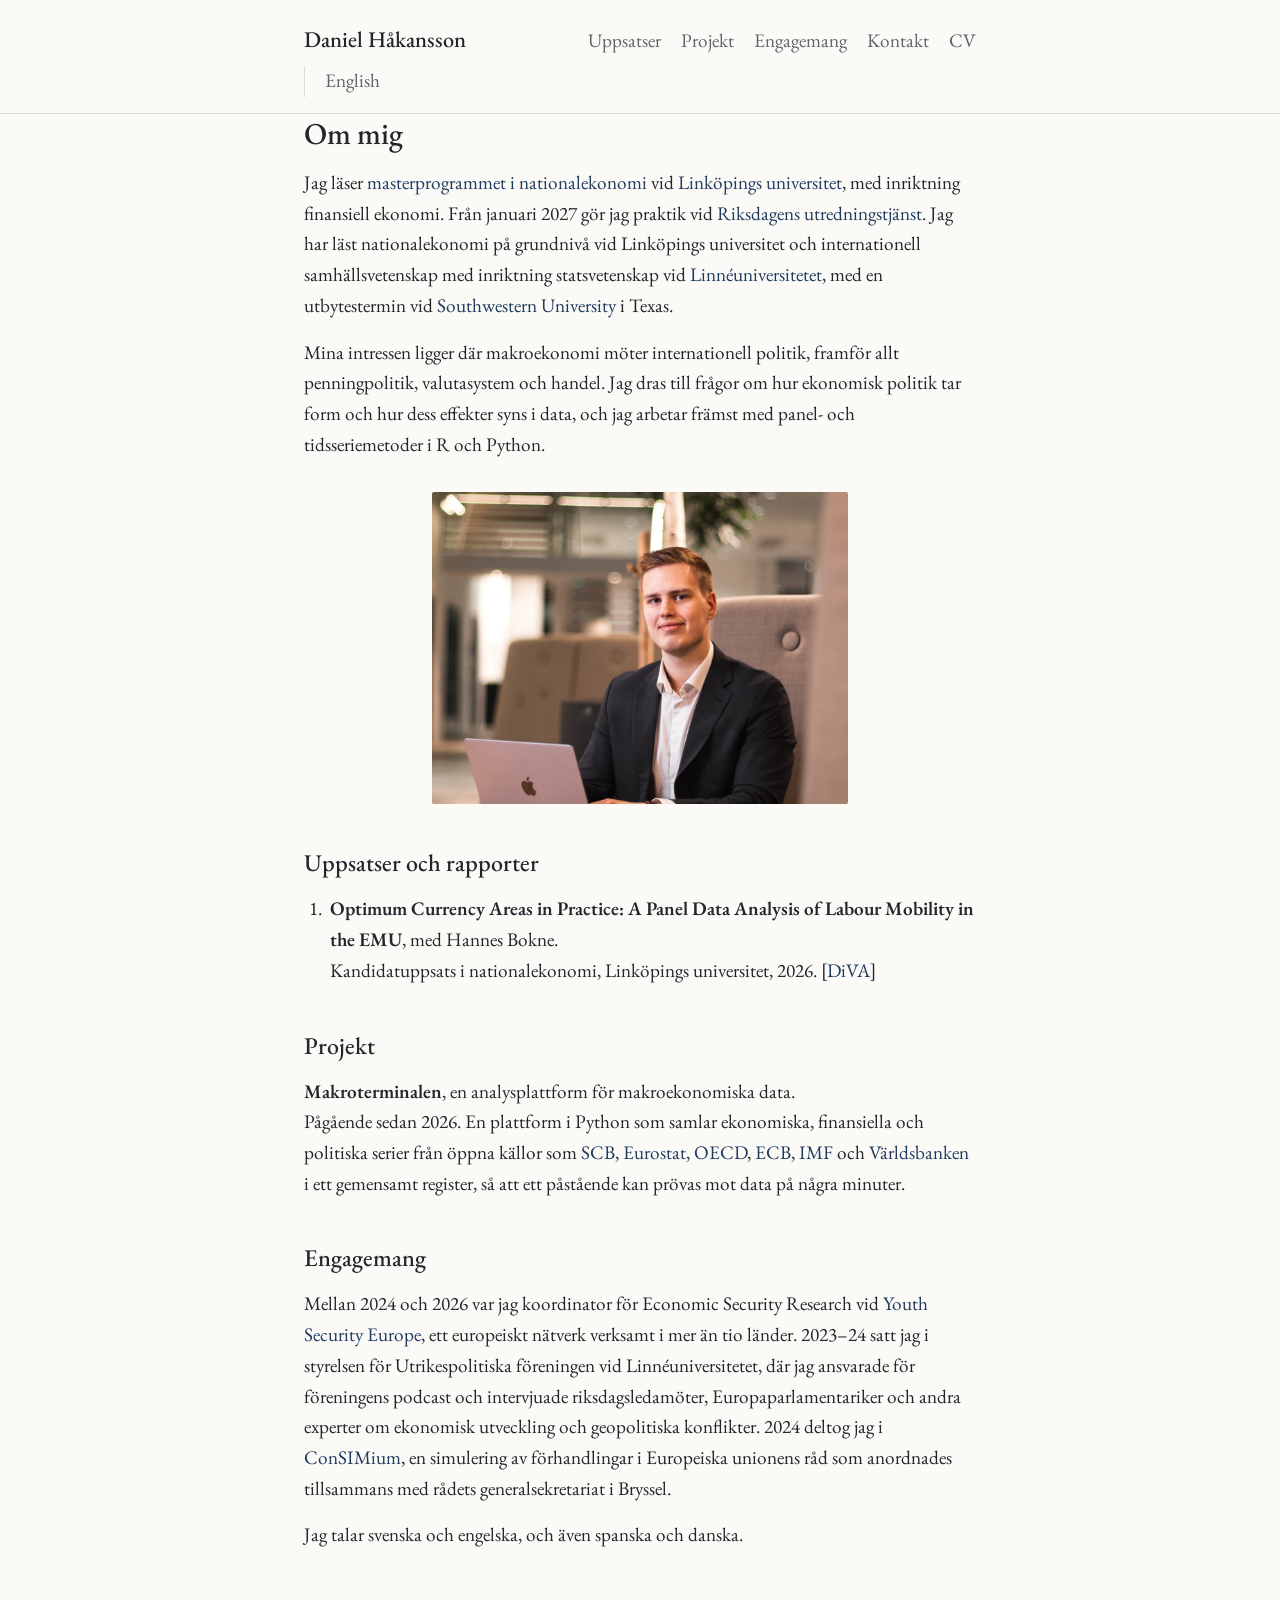
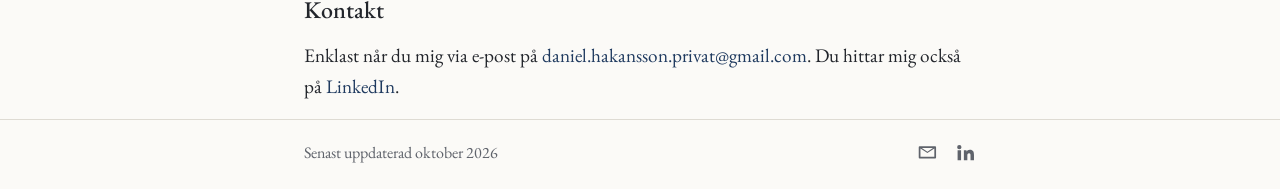
==== sv/index.html @ c1898f9c "Dela upp i Papers och Projects Co-Authored-By: Claude Opus 5.5 <noreply@anthropic.com>" ====
<!doctype html>
<html lang="sv">
<head>
  <meta charset="utf-8">
  <meta name="viewport" content="width=device-width, initial-scale=1">
  <title>Daniel Håkansson</title>
  <meta name="description" content="Daniel Håkansson, masterstudent i nationalekonomi med inriktning finansiell ekonomi vid Linköpings universitet.">
  <link rel="alternate" hreflang="en" href="https://daniel-hakansson.github.io/">
  <link rel="alternate" hreflang="sv" href="https://daniel-hakansson.github.io/sv/">
  <link rel="preconnect" href="https://fonts.googleapis.com">
  <link rel="preconnect" href="https://fonts.gstatic.com" crossorigin>
  <link href="https://fonts.googleapis.com/css2?family=EB+Garamond:ital,wght@0,400;0,500;0,600;1,400&display=swap" rel="stylesheet">
  <link rel="stylesheet" href="../style.css">
</head>
<body>
  <header class="site-header">
    <div class="wrap">
      <a class="site-name" href="./">Daniel Håkansson</a>
      <nav>
        <a href="#papers">Uppsatser</a>
        <a href="#projects">Projekt</a>
        <a href="#engagement">Engagemang</a>
        <a href="#contact">Kontakt</a>
        <a href="cv.html">CV</a>
      </nav>
      <a class="lang" href="../" hreflang="en" lang="en">English</a>
    </div>
  </header>

  <main class="wrap">
    <section id="about">
      <h1>Om mig</h1>
      <p>Jag läser <a href="https://studieinfo.liu.se/program/F7MNA">masterprogrammet i nationalekonomi</a> vid <a href="https://liu.se">Linköpings universitet</a>, med inriktning finansiell ekonomi. Från januari 2027 gör jag praktik vid <a href="https://www.riksdagen.se">Riksdagens utredningstjänst</a>. Jag har läst nationalekonomi på grundnivå vid Linköpings universitet och internationell samhällsvetenskap med inriktning statsvetenskap vid <a href="https://lnu.se">Linnéuniversitetet</a>, med en utbytestermin vid <a href="https://www.southwestern.edu">Southwestern University</a> i Texas.</p>
      <p>Mina intressen ligger där makroekonomi möter internationell politik, framför allt penningpolitik, valutasystem och handel. Jag dras till frågor om hur ekonomisk politik tar form och hur dess effekter syns i data, och jag arbetar främst med panel- och tidsseriemetoder i R och Python.</p>
      <figure class="portrait">
        <img src="../images/portrait.jpg" alt="Daniel Håkansson" width="1200" height="900">
      </figure>
    </section>

    <section id="papers">
      <h2>Uppsatser och rapporter</h2>
      <ol class="works">
        <li>
          <span class="work-title" lang="en">Optimum Currency Areas in Practice: A Panel Data Analysis of Labour Mobility in the EMU</span>, med Hannes Bokne.<br>
          Kandidatuppsats i nationalekonomi, Linköpings universitet, 2026. [<a href="https://urn.kb.se/resolve?urn=urn:nbn:se:liu:diva-224443">DiVA</a>]
        </li>
      </ol>
    </section>

    <section id="projects">
      <h2>Projekt</h2>
      <div class="project">
        <span class="work-title">Makroterminalen</span>, en analysplattform för makroekonomiska data.<br>
        Pågående sedan 2026. En plattform i Python som samlar ekonomiska, finansiella och politiska serier från öppna källor som <a href="https://www.scb.se">SCB</a>, <a href="https://ec.europa.eu/eurostat">Eurostat</a>, <a href="https://www.oecd.org">OECD</a>, <a href="https://www.ecb.europa.eu">ECB</a>, <a href="https://www.imf.org">IMF</a> och <a href="https://www.worldbank.org">Världsbanken</a> i ett gemensamt register, så att ett påstående kan prövas mot data på några minuter.
      </div>
    </section>

    <section id="engagement">
      <h2>Engagemang</h2>
      <p>Mellan 2024 och 2026 var jag koordinator för Economic Security Research vid <a href="https://youthsecurity.eu">Youth Security Europe</a>, ett europeiskt nätverk verksamt i mer än tio länder. 2023–24 satt jag i styrelsen för Utrikespolitiska föreningen vid Linnéuniversitetet, där jag ansvarade för föreningens podcast och intervjuade riksdagsledamöter, Europaparlamentariker och andra experter om ekonomisk utveckling och geopolitiska konflikter. 2024 deltog jag i <a href="https://www.consilium.europa.eu/en/events/consimium/">ConSIMium</a>, en simulering av förhandlingar i Europeiska unionens råd som anordnades tillsammans med rådets generalsekretariat i Bryssel.</p>
      <p>Jag talar svenska och engelska, och även spanska och danska.</p>
    </section>

    <section id="contact">
      <h2>Kontakt</h2>
      <p>Enklast når du mig via e-post på <span class="email">daniel.hakansson.privat [at] gmail.com</span>. Du hittar mig också på <a href="https://se.linkedin.com/in/daniel-h%C3%A5kansson-78451b238">LinkedIn</a>.</p>
    </section>
  </main>

  <footer class="site-footer">
    <div class="wrap">
      <span>Senast uppdaterad oktober 2026</span>
      <span class="icons">
        <a class="email-link" href="#contact" aria-label="E-post" title="E-post"><svg viewBox="0 0 24 24" aria-hidden="true"><path d="M3 5h18a1 1 0 0 1 1 1v12a1 1 0 0 1-1 1H3a1 1 0 0 1-1-1V6a1 1 0 0 1 1-1Zm1 2.4V17h16V7.4l-8 5.3-8-5.3ZM5.6 7 12 11.2 18.4 7H5.6Z"/></svg></a>
        <a href="https://se.linkedin.com/in/daniel-h%C3%A5kansson-78451b238" aria-label="LinkedIn" title="LinkedIn"><svg viewBox="0 0 24 24" aria-hidden="true"><path d="M4.98 3.5a2.5 2.5 0 1 1 0 5 2.5 2.5 0 0 1 0-5ZM3 9.5h4V21H3V9.5Zm6.5 0h3.8v1.6h.06c.53-1 1.83-2.06 3.77-2.06 4.03 0 4.77 2.65 4.77 6.1V21h-4v-5.1c0-1.22-.02-2.79-1.7-2.79-1.7 0-1.96 1.33-1.96 2.7V21h-4V9.5Z"/></svg></a>
      </span>
    </div>
  </footer>
  <script src="../email.js"></script>
</body>
</html>
---- style.css ----
:root {
  --bg: #fbfaf7;
  --text: #22252b;
  --muted: #5f636b;
  --rule: #dedbd3;
  --accent: #1f3a5f;
}

@media (prefers-color-scheme: dark) {
  :root {
    --bg: #17191d;
    --text: #e4e2dd;
    --muted: #a3a6ad;
    --rule: #34373d;
    --accent: #9db8dc;
  }
}

* { box-sizing: border-box; }

html { -webkit-text-size-adjust: 100%; }

body {
  margin: 0;
  background: var(--bg);
  color: var(--text);
  font-family: "EB Garamond", Georgia, "Times New Roman", serif;
  font-size: 1.2rem;
  line-height: 1.6;
  display: flex;
  flex-direction: column;
  min-height: 100vh;
}

.wrap {
  width: 100%;
  max-width: 44rem;
  margin: 0 auto;
  padding: 0 1rem;
}

a { color: var(--accent); text-decoration: none; }
a:hover { text-decoration: underline; }

.site-header { border-bottom: 1px solid var(--rule); }
.site-header .wrap {
  display: flex;
  flex-wrap: wrap;
  gap: 0.5rem 1.5rem;
  justify-content: space-between;
  align-items: baseline;
  padding-top: 1.4rem;
  padding-bottom: 1rem;
}
.site-name { color: var(--text); font-size: 1.4rem; font-weight: 500; }
.site-name:hover { text-decoration: none; }
nav { display: flex; flex-wrap: wrap; gap: 0.25rem 1.25rem; }
nav a { color: var(--muted); }
nav a:hover { color: var(--accent); text-decoration: none; }
nav a[aria-current="page"] { color: var(--text); }
.site-header nav { margin-left: auto; }
.site-header .lang { color: var(--muted); padding-left: 1.25rem; border-left: 1px solid var(--rule); }
.site-header .lang:hover { color: var(--accent); text-decoration: none; }

main { flex: 1; padding-top: 2.5rem; padding-bottom: 3rem; }

section + section { margin-top: 2.75rem; }
section { scroll-margin-top: 1rem; }

h1, h2 { font-weight: 500; line-height: 1.25; margin: 0 0 1rem; }
h1 { font-size: 1.9rem; }
h2 { font-size: 1.5rem; }

p { margin: 0 0 1rem; }

.portrait {
  max-width: 26rem;
  margin: 2rem auto 0;
}
.portrait img { display: block; width: 100%; height: auto; border-radius: 2px; }

.works { padding-left: 1.4rem; margin: 0; }
.works li { margin-bottom: 1rem; padding-left: 0.25rem; }
.work-title { font-weight: 600; }
.project { margin-bottom: 1rem; }

.muted { color: var(--muted); }

.cv .print-note { margin-top: -0.5rem; font-size: 1.05rem; }
.cv section + section { margin-top: 2.25rem; }
.entry { margin-bottom: 1.1rem; }
.entry-head {
  display: flex;
  flex-wrap: wrap;
  justify-content: space-between;
  gap: 0 1rem;
  align-items: baseline;
}
.entry-title { font-weight: 600; }
.entry-date { color: var(--muted); white-space: nowrap; }
.entry-org { font-style: italic; }
.entry p { margin: 0.2rem 0 0; }

.site-footer { border-top: 1px solid var(--rule); color: var(--muted); font-size: 1rem; }
.site-footer .wrap {
  display: flex;
  justify-content: space-between;
  align-items: center;
  gap: 1rem;
  padding-top: 1.25rem;
  padding-bottom: 1.5rem;
}
.site-footer .icons { display: flex; gap: 1.1rem; }
.site-footer .icons a { color: var(--muted); display: inline-flex; }
.site-footer .icons a:hover { color: var(--accent); }
.site-footer .icons svg { width: 1.3rem; height: 1.3rem; fill: currentColor; }

@media print {
  :root { --bg: #fff; --text: #000; --muted: #444; --accent: #000; }
  body { font-size: 11pt; }
  .site-header nav, .print-note, .site-footer { display: none; }
  .site-header { border: 0; }
  main { padding-top: 0.5rem; }
  .entry { break-inside: avoid; }
}

@media (max-width: 34rem) {
  body { font-size: 1.12rem; }
  .site-header .lang { order: 2; margin-left: auto; padding-left: 0; border-left: 0; }
  .site-header nav { order: 3; width: 100%; margin-left: 0; gap: 0.25rem 0.9rem; font-size: 1.05rem; }
  .portrait { margin-top: 1.5rem; }
}
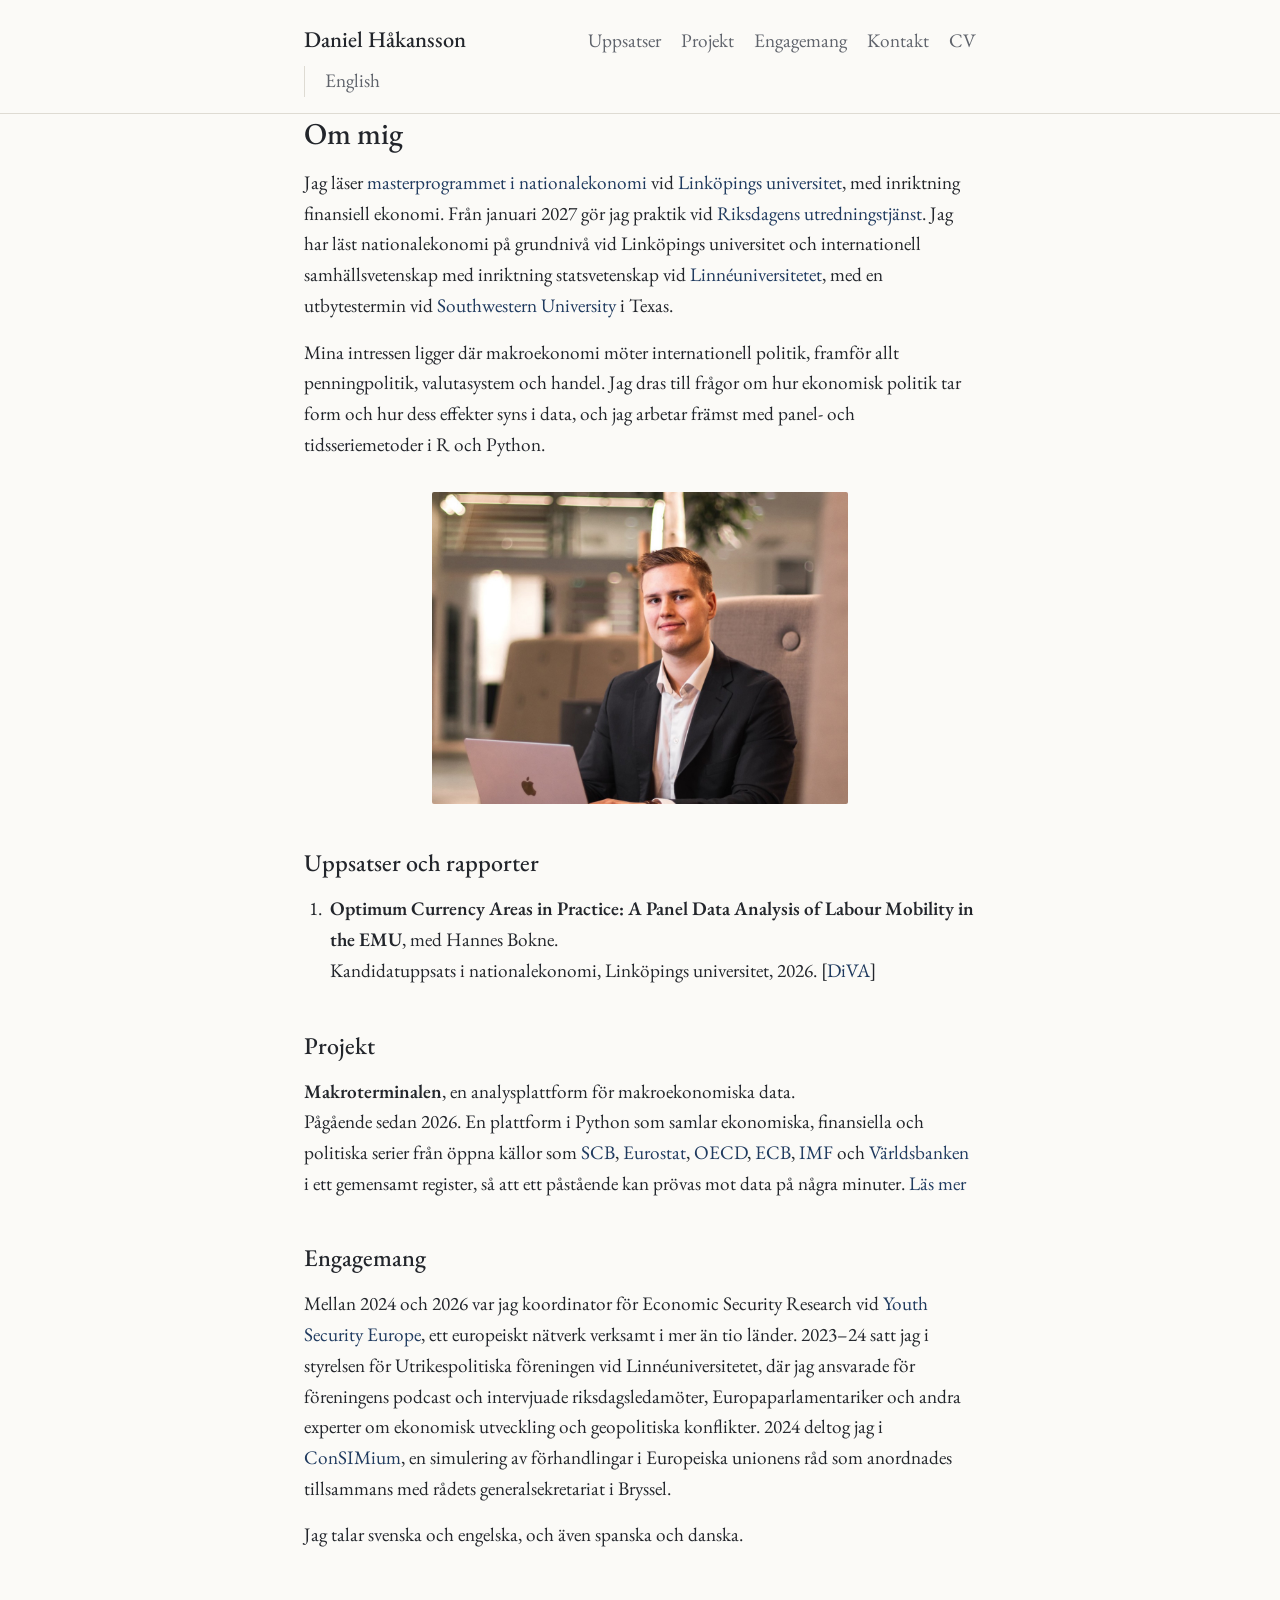
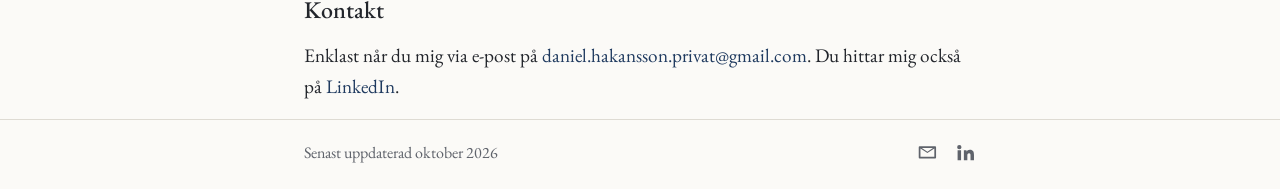
==== commit afdf979b: "Projektsida för Makroterminalen på engelska och svenska Co-Authored-By: Claude Opus 5.5 <noreply@ant" ====
--- a/sv/index.html
+++ b/sv/index.html
@@ -51,7 +51,7 @@
       <h2>Projekt</h2>
       <div class="project">
         <span class="work-title">Makroterminalen</span>, en analysplattform för makroekonomiska data.<br>
-        Pågående sedan 2026. En plattform i Python som samlar ekonomiska, finansiella och politiska serier från öppna källor som <a href="https://www.scb.se">SCB</a>, <a href="https://ec.europa.eu/eurostat">Eurostat</a>, <a href="https://www.oecd.org">OECD</a>, <a href="https://www.ecb.europa.eu">ECB</a>, <a href="https://www.imf.org">IMF</a> och <a href="https://www.worldbank.org">Världsbanken</a> i ett gemensamt register, så att ett påstående kan prövas mot data på några minuter.
+        Pågående sedan 2026. En plattform i Python som samlar ekonomiska, finansiella och politiska serier från öppna källor som <a href="https://www.scb.se">SCB</a>, <a href="https://ec.europa.eu/eurostat">Eurostat</a>, <a href="https://www.oecd.org">OECD</a>, <a href="https://www.ecb.europa.eu">ECB</a>, <a href="https://www.imf.org">IMF</a> och <a href="https://www.worldbank.org">Världsbanken</a> i ett gemensamt register, så att ett påstående kan prövas mot data på några minuter. <a href="makroterminalen.html">Läs mer</a>
       </div>
     </section>
 
--- a/style.css
+++ b/style.css
@@ -84,6 +84,19 @@
 .work-title { font-weight: 600; }
 .project { margin-bottom: 1rem; }
 
+.kicker { margin: 0 0 0.4rem; font-size: 1rem; letter-spacing: 0.04em; text-transform: uppercase; }
+.kicker a { color: var(--muted); }
+.lead { font-size: 1.3rem; color: var(--muted); margin-bottom: 2rem; }
+.shot { margin: 1.75rem 0; }
+.shot img {
+  display: block;
+  width: 100%;
+  height: auto;
+  border: 1px solid var(--rule);
+  border-radius: 3px;
+}
+.shot figcaption { margin-top: 0.5rem; font-size: 1.02rem; color: var(--muted); font-style: italic; }
+
 .muted { color: var(--muted); }
 
 .cv .print-note { margin-top: -0.5rem; font-size: 1.05rem; }
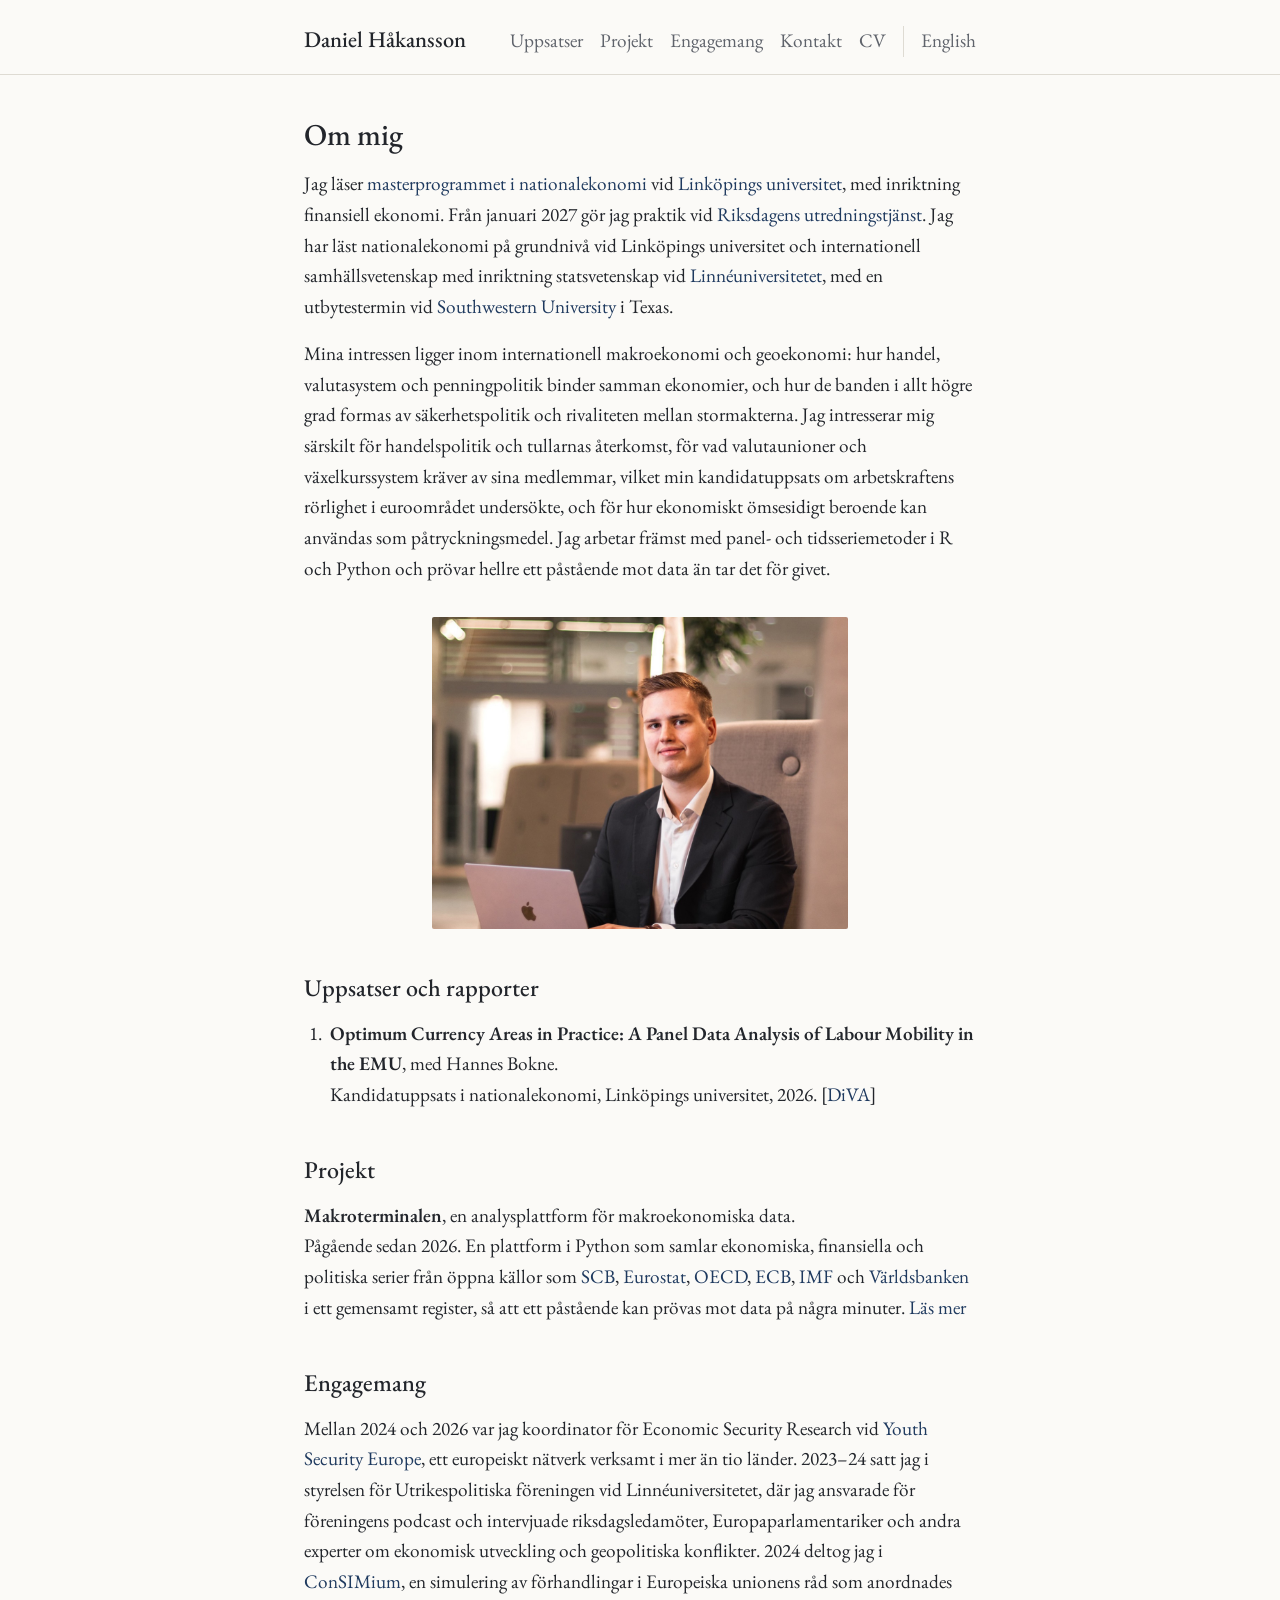
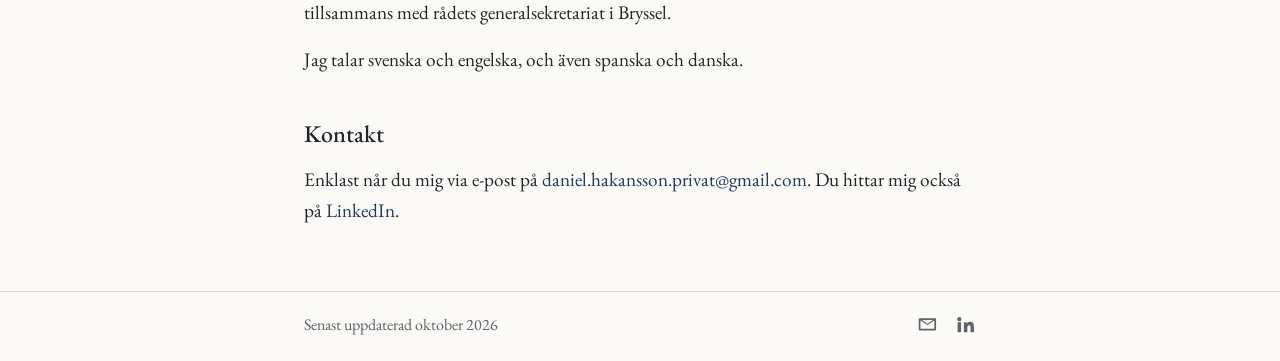
==== commit 997689eb: "Utförligare presentation av intressena: geoekonomi, handel och internationell makro Co-Authored-By: " ====
--- a/sv/index.html
+++ b/sv/index.html
@@ -31,7 +31,7 @@
     <section id="about">
       <h1>Om mig</h1>
       <p>Jag läser <a href="https://studieinfo.liu.se/program/F7MNA">masterprogrammet i nationalekonomi</a> vid <a href="https://liu.se">Linköpings universitet</a>, med inriktning finansiell ekonomi. Från januari 2027 gör jag praktik vid <a href="https://www.riksdagen.se">Riksdagens utredningstjänst</a>. Jag har läst nationalekonomi på grundnivå vid Linköpings universitet och internationell samhällsvetenskap med inriktning statsvetenskap vid <a href="https://lnu.se">Linnéuniversitetet</a>, med en utbytestermin vid <a href="https://www.southwestern.edu">Southwestern University</a> i Texas.</p>
-      <p>Mina intressen ligger där makroekonomi möter internationell politik, framför allt penningpolitik, valutasystem och handel. Jag dras till frågor om hur ekonomisk politik tar form och hur dess effekter syns i data, och jag arbetar främst med panel- och tidsseriemetoder i R och Python.</p>
+      <p>Mina intressen ligger inom internationell makroekonomi och geoekonomi: hur handel, valutasystem och penningpolitik binder samman ekonomier, och hur de banden i allt högre grad formas av säkerhetspolitik och rivaliteten mellan stormakterna. Jag intresserar mig särskilt för handelspolitik och tullarnas återkomst, för vad valutaunioner och växelkurssystem kräver av sina medlemmar, vilket min kandidatuppsats om arbetskraftens rörlighet i euroområdet undersökte, och för hur ekonomiskt ömsesidigt beroende kan användas som påtryckningsmedel. Jag arbetar främst med panel- och tidsseriemetoder i R och Python och prövar hellre ett påstående mot data än tar det för givet.</p>
       <figure class="portrait">
         <img src="../images/portrait.jpg" alt="Daniel Håkansson" width="1200" height="900">
       </figure>
--- a/style.css
+++ b/style.css
@@ -46,7 +46,7 @@
 .site-header .wrap {
   display: flex;
   flex-wrap: wrap;
-  gap: 0.5rem 1.5rem;
+  gap: 0.5rem 1.1rem;
   justify-content: space-between;
   align-items: baseline;
   padding-top: 1.4rem;
@@ -54,15 +54,15 @@
 }
 .site-name { color: var(--text); font-size: 1.4rem; font-weight: 500; }
 .site-name:hover { text-decoration: none; }
-nav { display: flex; flex-wrap: wrap; gap: 0.25rem 1.25rem; }
+nav { display: flex; flex-wrap: wrap; gap: 0.25rem 1.05rem; }
 nav a { color: var(--muted); }
 nav a:hover { color: var(--accent); text-decoration: none; }
 nav a[aria-current="page"] { color: var(--text); }
 .site-header nav { margin-left: auto; }
-.site-header .lang { color: var(--muted); padding-left: 1.25rem; border-left: 1px solid var(--rule); }
+.site-header .lang { color: var(--muted); padding-left: 1.05rem; border-left: 1px solid var(--rule); }
 .site-header .lang:hover { color: var(--accent); text-decoration: none; }
 
-main { flex: 1; padding-top: 2.5rem; padding-bottom: 3rem; }
+main.wrap { flex: 1; padding-top: 2.5rem; padding-bottom: 3rem; }
 
 section + section { margin-top: 2.75rem; }
 section { scroll-margin-top: 1rem; }
@@ -96,6 +96,52 @@
   border-radius: 3px;
 }
 .shot figcaption { margin-top: 0.5rem; font-size: 1.02rem; color: var(--muted); font-style: italic; }
+
+.gallery { margin: 1.75rem 0; }
+.gallery-track { align-items: flex-start; }
+.gallery:focus-visible { outline: 2px solid var(--accent); outline-offset: 4px; }
+.gallery-track {
+  display: flex;
+  overflow-x: auto;
+  scroll-snap-type: x mandatory;
+  scrollbar-width: none;
+}
+.gallery-track::-webkit-scrollbar { display: none; }
+.gallery .slide {
+  flex: 0 0 100%;
+  margin: 0;
+  scroll-snap-align: start;
+}
+.gallery .slide img {
+  display: block;
+  width: 100%;
+  height: auto;
+  border: 1px solid var(--rule);
+  border-radius: 3px;
+}
+.gallery .slide figcaption { margin-top: 0.5rem; font-size: 1.02rem; color: var(--muted); font-style: italic; }
+.gallery-controls {
+  display: flex;
+  align-items: center;
+  justify-content: center;
+  gap: 1rem;
+  margin-top: 0.6rem;
+}
+.gallery-controls button {
+  font: inherit;
+  font-size: 1.3rem;
+  line-height: 1;
+  width: 2.4rem;
+  height: 2.4rem;
+  border: 1px solid var(--rule);
+  border-radius: 50%;
+  background: transparent;
+  color: var(--text);
+  cursor: pointer;
+}
+.gallery-controls button:hover:not(:disabled) { border-color: var(--accent); color: var(--accent); }
+.gallery-controls button:disabled { opacity: 0.35; cursor: default; }
+.gallery-count { color: var(--muted); min-width: 3.5rem; text-align: center; font-variant-numeric: tabular-nums; }
 
 .muted { color: var(--muted); }
 
@@ -133,8 +179,10 @@
   body { font-size: 11pt; }
   .site-header nav, .print-note, .site-footer { display: none; }
   .site-header { border: 0; }
-  main { padding-top: 0.5rem; }
+  main.wrap { padding-top: 0.5rem; }
   .entry { break-inside: avoid; }
+  .gallery-track { display: block; overflow: visible; }
+  .gallery-controls { display: none; }
 }
 
 @media (max-width: 34rem) {
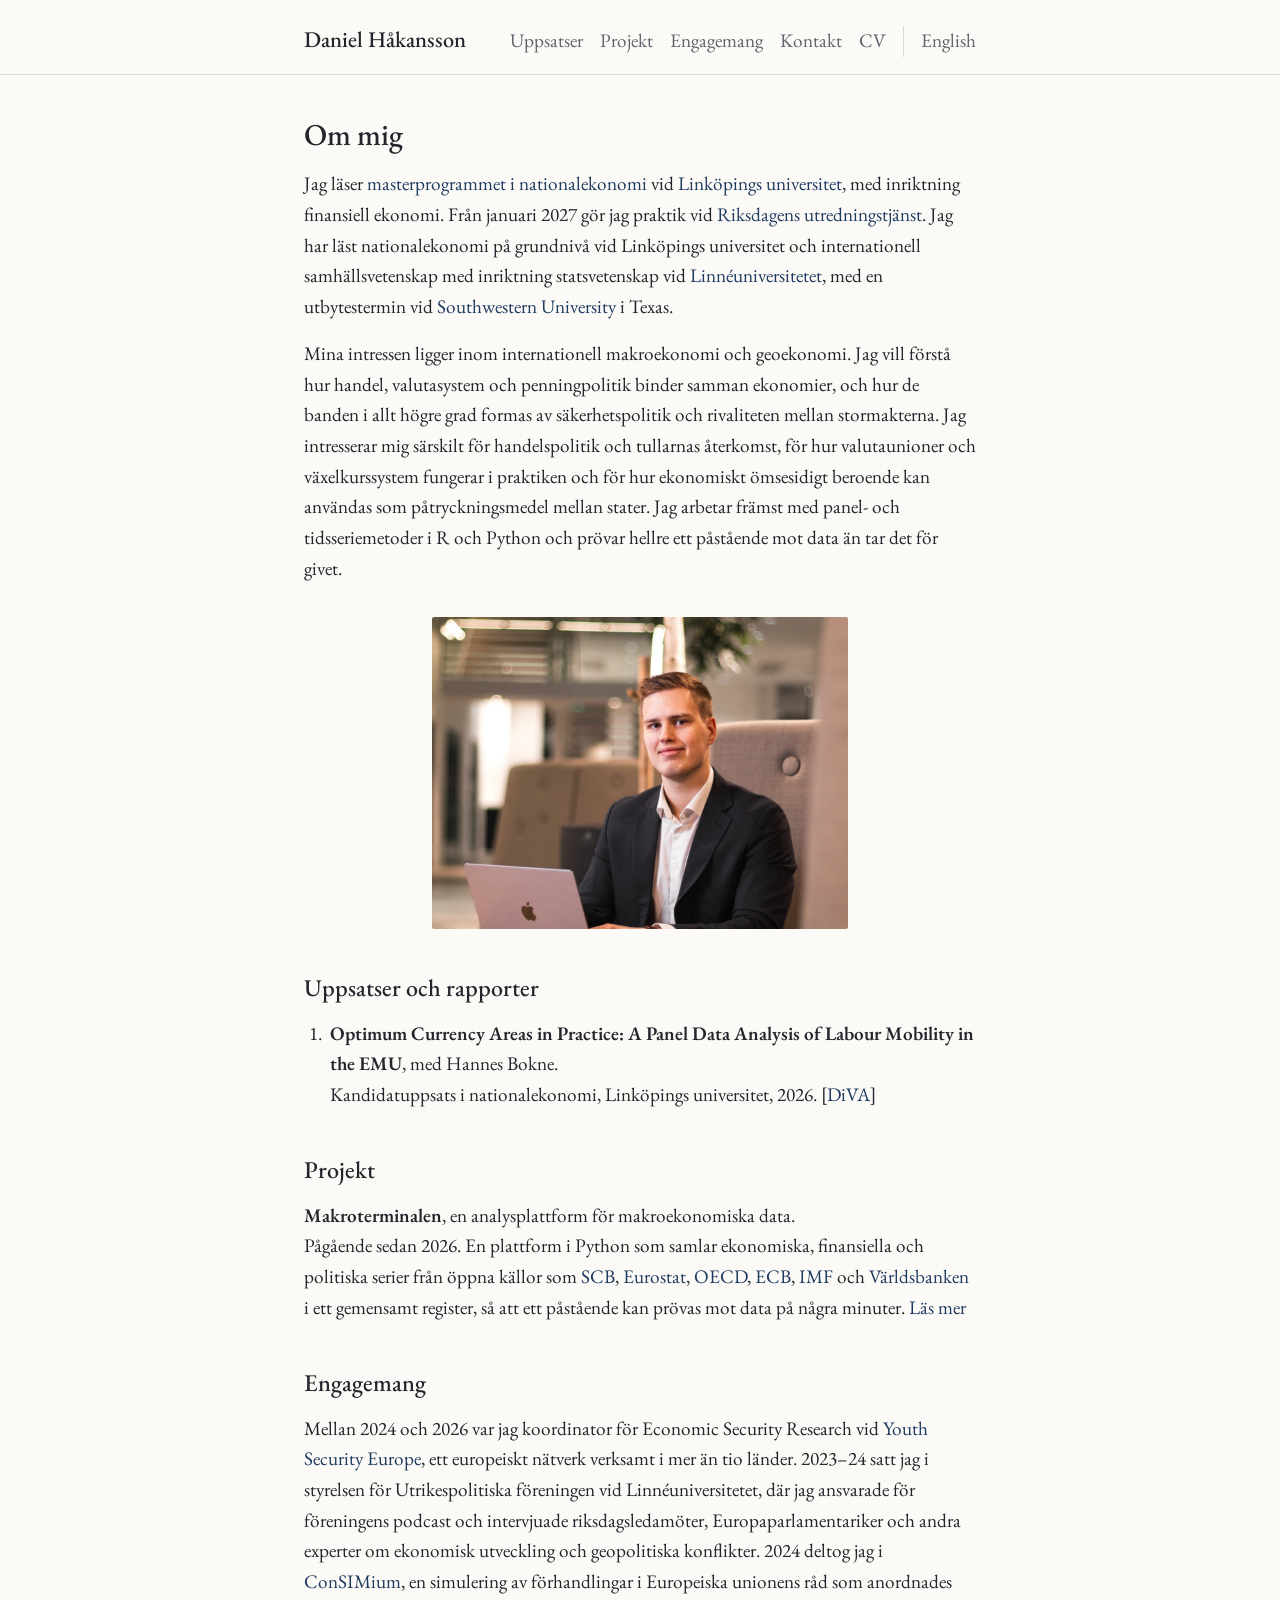
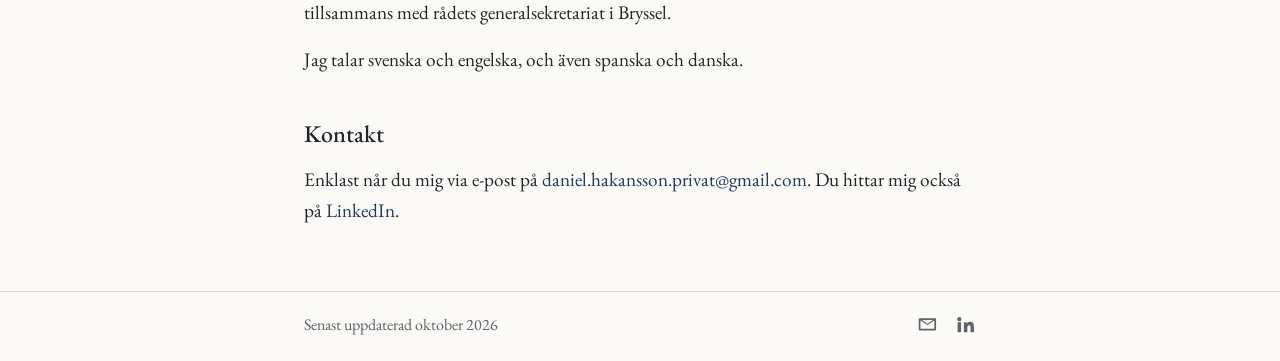
==== commit 82c56e1c: "Intressestycket utan kolon och utan uppsatsen Co-Authored-By: Claude Opus 5.5 <noreply@anthropic.com" ====
--- a/sv/index.html
+++ b/sv/index.html
@@ -31,7 +31,7 @@
     <section id="about">
       <h1>Om mig</h1>
       <p>Jag läser <a href="https://studieinfo.liu.se/program/F7MNA">masterprogrammet i nationalekonomi</a> vid <a href="https://liu.se">Linköpings universitet</a>, med inriktning finansiell ekonomi. Från januari 2027 gör jag praktik vid <a href="https://www.riksdagen.se">Riksdagens utredningstjänst</a>. Jag har läst nationalekonomi på grundnivå vid Linköpings universitet och internationell samhällsvetenskap med inriktning statsvetenskap vid <a href="https://lnu.se">Linnéuniversitetet</a>, med en utbytestermin vid <a href="https://www.southwestern.edu">Southwestern University</a> i Texas.</p>
-      <p>Mina intressen ligger inom internationell makroekonomi och geoekonomi: hur handel, valutasystem och penningpolitik binder samman ekonomier, och hur de banden i allt högre grad formas av säkerhetspolitik och rivaliteten mellan stormakterna. Jag intresserar mig särskilt för handelspolitik och tullarnas återkomst, för vad valutaunioner och växelkurssystem kräver av sina medlemmar, vilket min kandidatuppsats om arbetskraftens rörlighet i euroområdet undersökte, och för hur ekonomiskt ömsesidigt beroende kan användas som påtryckningsmedel. Jag arbetar främst med panel- och tidsseriemetoder i R och Python och prövar hellre ett påstående mot data än tar det för givet.</p>
+      <p>Mina intressen ligger inom internationell makroekonomi och geoekonomi. Jag vill förstå hur handel, valutasystem och penningpolitik binder samman ekonomier, och hur de banden i allt högre grad formas av säkerhetspolitik och rivaliteten mellan stormakterna. Jag intresserar mig särskilt för handelspolitik och tullarnas återkomst, för hur valutaunioner och växelkurssystem fungerar i praktiken och för hur ekonomiskt ömsesidigt beroende kan användas som påtryckningsmedel mellan stater. Jag arbetar främst med panel- och tidsseriemetoder i R och Python och prövar hellre ett påstående mot data än tar det för givet.</p>
       <figure class="portrait">
         <img src="../images/portrait.jpg" alt="Daniel Håkansson" width="1200" height="900">
       </figure>
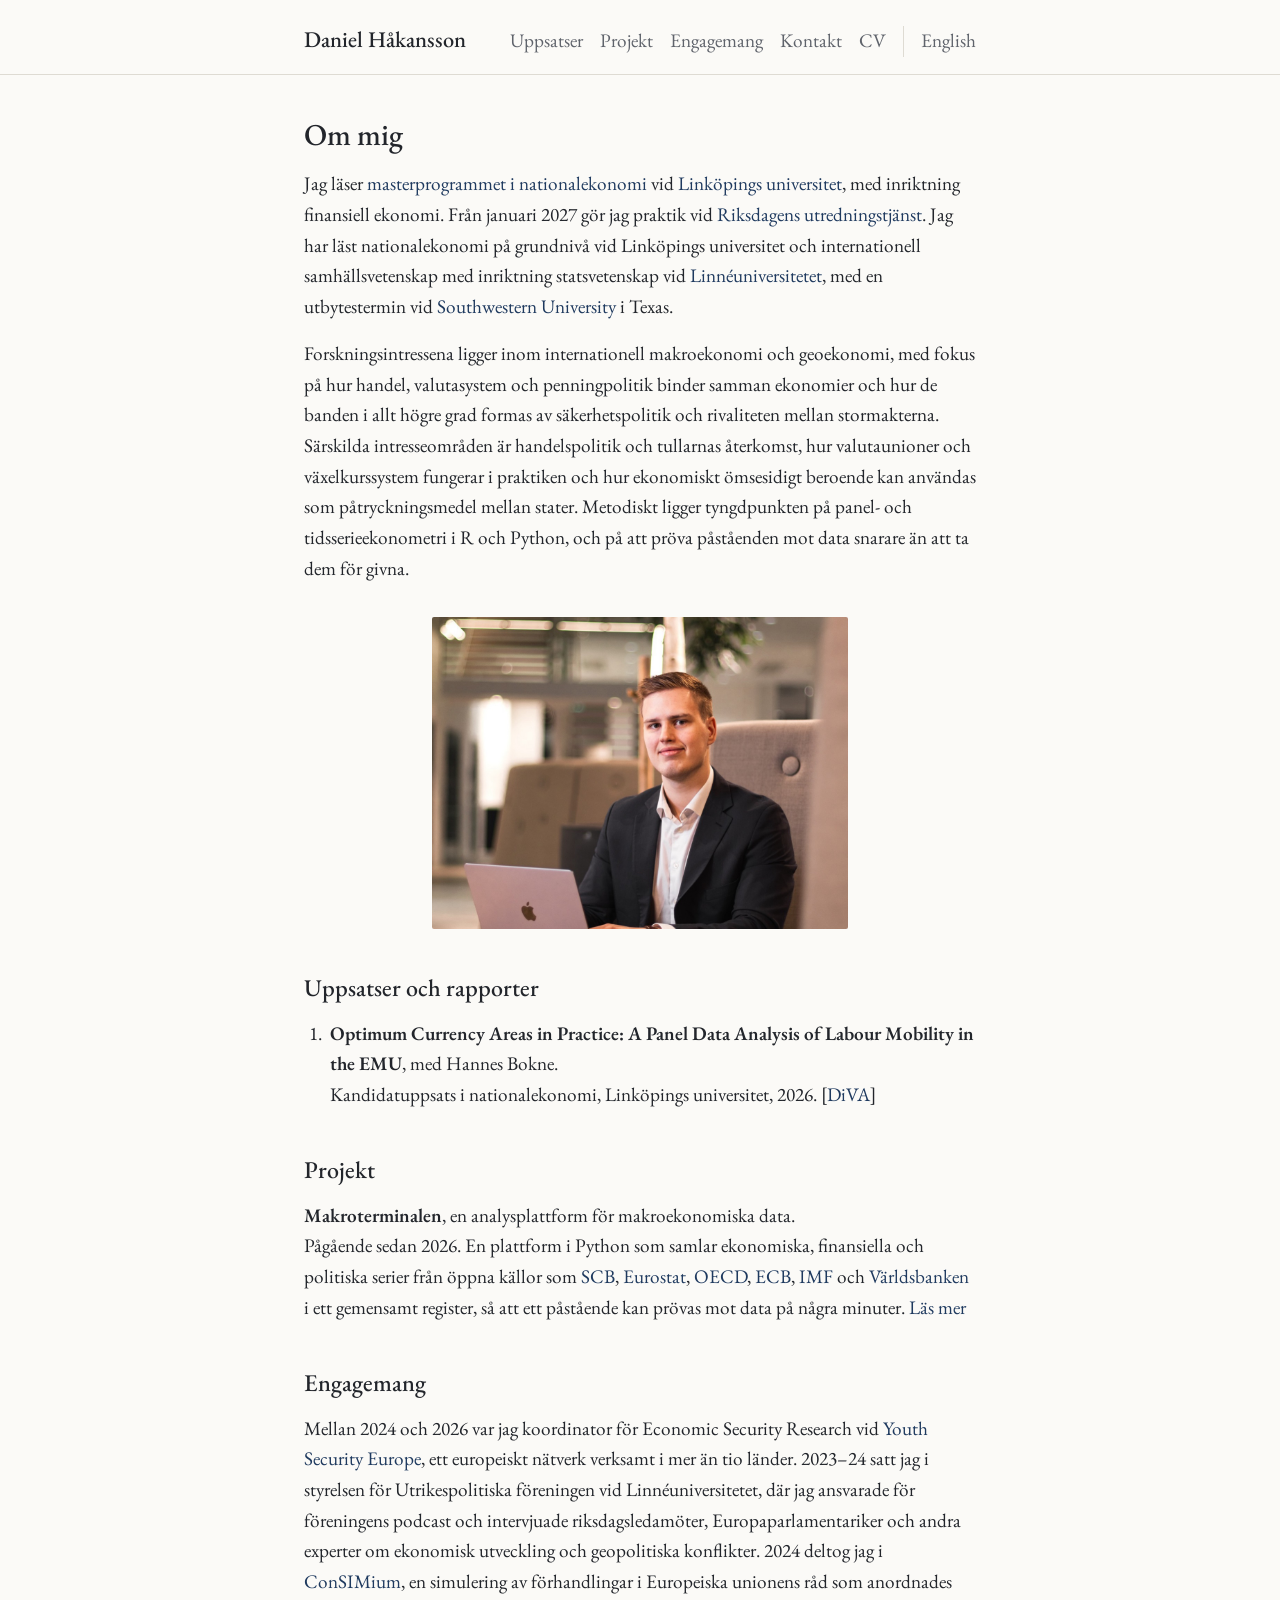
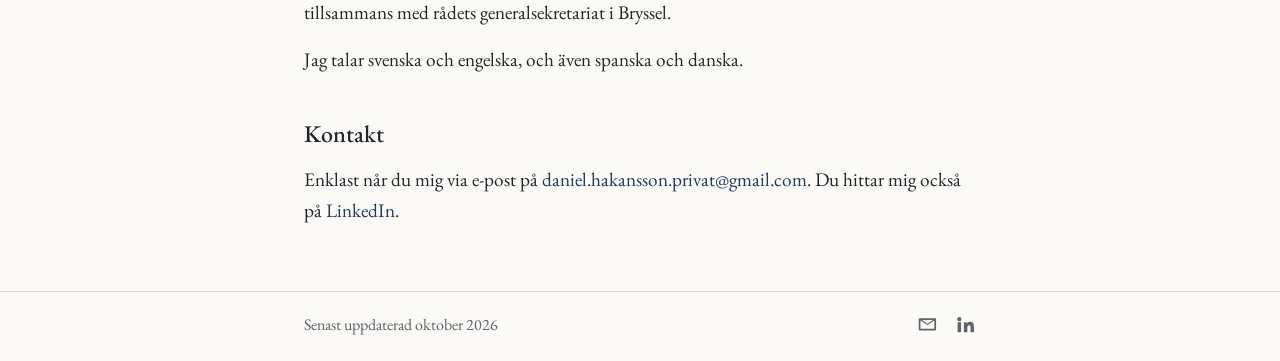
==== commit 45888e54: "Intressestycket utan personliga pronomen Co-Authored-By: Claude Opus 5.5 <noreply@anthropic.com>" ====
--- a/sv/index.html
+++ b/sv/index.html
@@ -31,7 +31,7 @@
     <section id="about">
       <h1>Om mig</h1>
       <p>Jag läser <a href="https://studieinfo.liu.se/program/F7MNA">masterprogrammet i nationalekonomi</a> vid <a href="https://liu.se">Linköpings universitet</a>, med inriktning finansiell ekonomi. Från januari 2027 gör jag praktik vid <a href="https://www.riksdagen.se">Riksdagens utredningstjänst</a>. Jag har läst nationalekonomi på grundnivå vid Linköpings universitet och internationell samhällsvetenskap med inriktning statsvetenskap vid <a href="https://lnu.se">Linnéuniversitetet</a>, med en utbytestermin vid <a href="https://www.southwestern.edu">Southwestern University</a> i Texas.</p>
-      <p>Mina intressen ligger inom internationell makroekonomi och geoekonomi. Jag vill förstå hur handel, valutasystem och penningpolitik binder samman ekonomier, och hur de banden i allt högre grad formas av säkerhetspolitik och rivaliteten mellan stormakterna. Jag intresserar mig särskilt för handelspolitik och tullarnas återkomst, för hur valutaunioner och växelkurssystem fungerar i praktiken och för hur ekonomiskt ömsesidigt beroende kan användas som påtryckningsmedel mellan stater. Jag arbetar främst med panel- och tidsseriemetoder i R och Python och prövar hellre ett påstående mot data än tar det för givet.</p>
+      <p>Forskningsintressena ligger inom internationell makroekonomi och geoekonomi, med fokus på hur handel, valutasystem och penningpolitik binder samman ekonomier och hur de banden i allt högre grad formas av säkerhetspolitik och rivaliteten mellan stormakterna. Särskilda intresseområden är handelspolitik och tullarnas återkomst, hur valutaunioner och växelkurssystem fungerar i praktiken och hur ekonomiskt ömsesidigt beroende kan användas som påtryckningsmedel mellan stater. Metodiskt ligger tyngdpunkten på panel- och tidsserieekonometri i R och Python, och på att pröva påståenden mot data snarare än att ta dem för givna.</p>
       <figure class="portrait">
         <img src="../images/portrait.jpg" alt="Daniel Håkansson" width="1200" height="900">
       </figure>
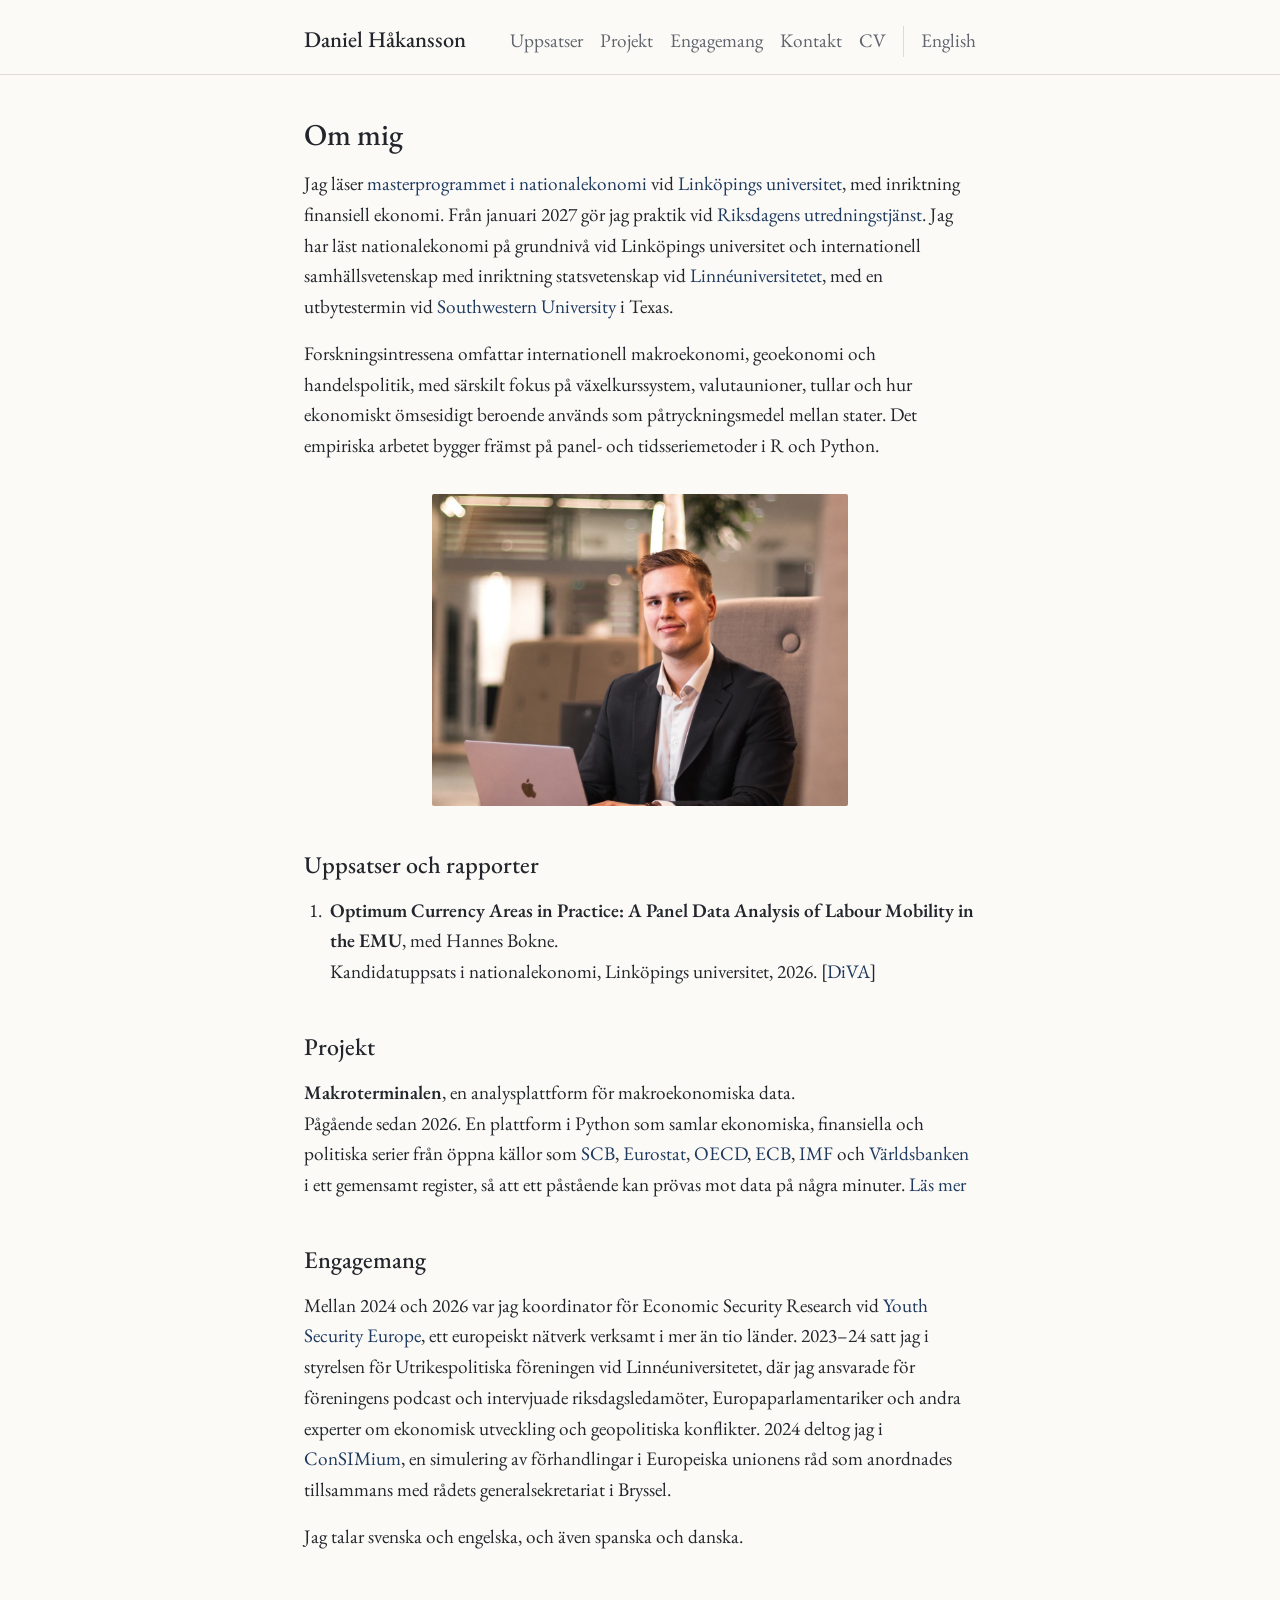
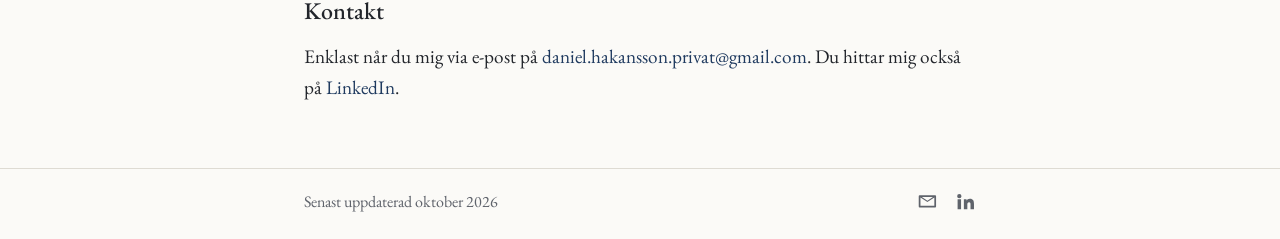
==== commit 10a0c133: "Kortare och sakligare intressestycke Co-Authored-By: Claude Opus 5.5 <noreply@anthropic.com>" ====
--- a/sv/index.html
+++ b/sv/index.html
@@ -31,7 +31,7 @@
     <section id="about">
       <h1>Om mig</h1>
       <p>Jag läser <a href="https://studieinfo.liu.se/program/F7MNA">masterprogrammet i nationalekonomi</a> vid <a href="https://liu.se">Linköpings universitet</a>, med inriktning finansiell ekonomi. Från januari 2027 gör jag praktik vid <a href="https://www.riksdagen.se">Riksdagens utredningstjänst</a>. Jag har läst nationalekonomi på grundnivå vid Linköpings universitet och internationell samhällsvetenskap med inriktning statsvetenskap vid <a href="https://lnu.se">Linnéuniversitetet</a>, med en utbytestermin vid <a href="https://www.southwestern.edu">Southwestern University</a> i Texas.</p>
-      <p>Forskningsintressena ligger inom internationell makroekonomi och geoekonomi, med fokus på hur handel, valutasystem och penningpolitik binder samman ekonomier och hur de banden i allt högre grad formas av säkerhetspolitik och rivaliteten mellan stormakterna. Särskilda intresseområden är handelspolitik och tullarnas återkomst, hur valutaunioner och växelkurssystem fungerar i praktiken och hur ekonomiskt ömsesidigt beroende kan användas som påtryckningsmedel mellan stater. Metodiskt ligger tyngdpunkten på panel- och tidsserieekonometri i R och Python, och på att pröva påståenden mot data snarare än att ta dem för givna.</p>
+      <p>Forskningsintressena omfattar internationell makroekonomi, geoekonomi och handelspolitik, med särskilt fokus på växelkurssystem, valutaunioner, tullar och hur ekonomiskt ömsesidigt beroende används som påtryckningsmedel mellan stater. Det empiriska arbetet bygger främst på panel- och tidsseriemetoder i R och Python.</p>
       <figure class="portrait">
         <img src="../images/portrait.jpg" alt="Daniel Håkansson" width="1200" height="900">
       </figure>
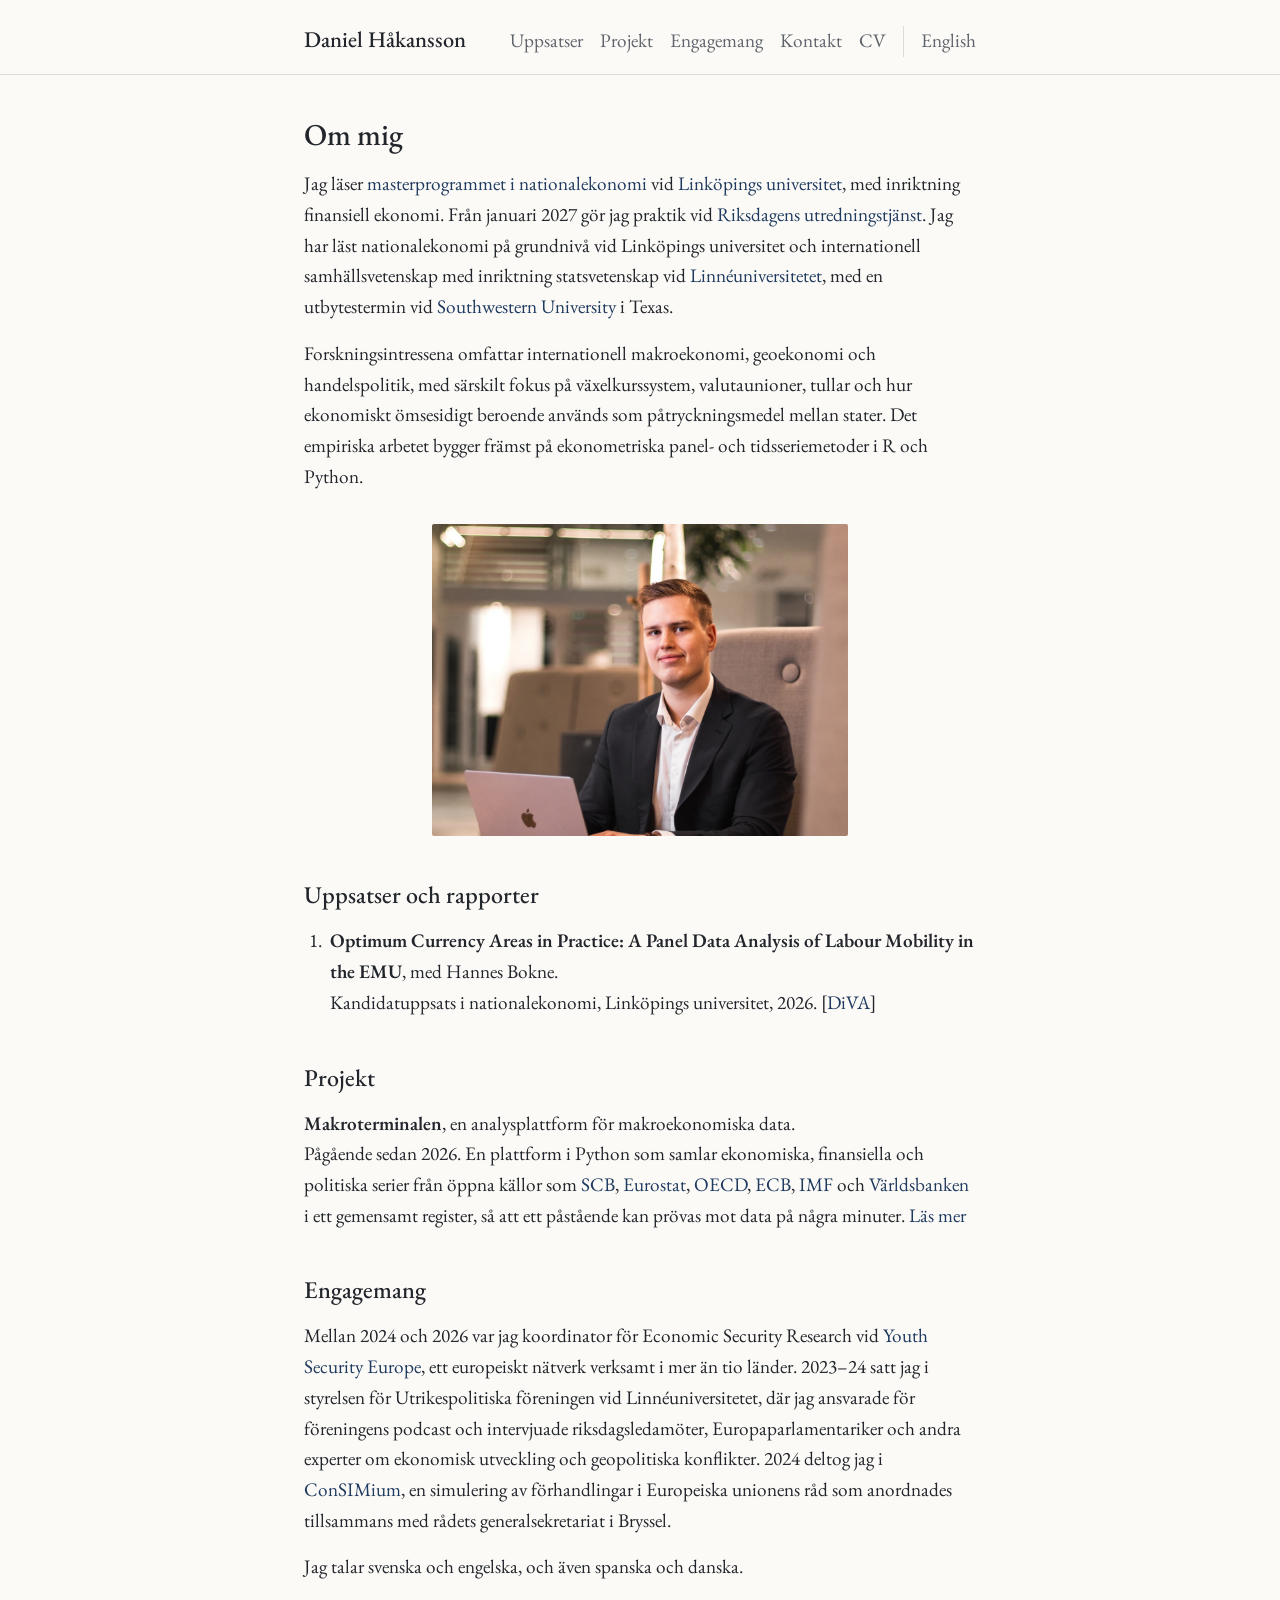
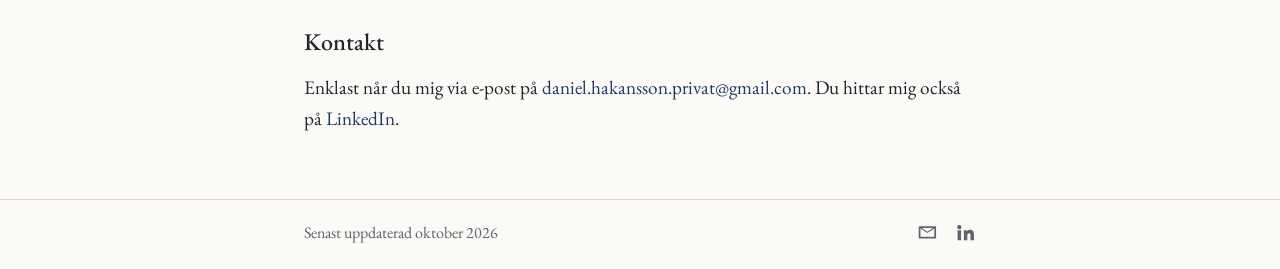
==== commit d0609cfa: "Lägg till econometric i intressestycket Co-Authored-By: Claude Opus 5.5 <noreply@anthropic.com>" ====
--- a/sv/index.html
+++ b/sv/index.html
@@ -31,7 +31,7 @@
     <section id="about">
       <h1>Om mig</h1>
       <p>Jag läser <a href="https://studieinfo.liu.se/program/F7MNA">masterprogrammet i nationalekonomi</a> vid <a href="https://liu.se">Linköpings universitet</a>, med inriktning finansiell ekonomi. Från januari 2027 gör jag praktik vid <a href="https://www.riksdagen.se">Riksdagens utredningstjänst</a>. Jag har läst nationalekonomi på grundnivå vid Linköpings universitet och internationell samhällsvetenskap med inriktning statsvetenskap vid <a href="https://lnu.se">Linnéuniversitetet</a>, med en utbytestermin vid <a href="https://www.southwestern.edu">Southwestern University</a> i Texas.</p>
-      <p>Forskningsintressena omfattar internationell makroekonomi, geoekonomi och handelspolitik, med särskilt fokus på växelkurssystem, valutaunioner, tullar och hur ekonomiskt ömsesidigt beroende används som påtryckningsmedel mellan stater. Det empiriska arbetet bygger främst på panel- och tidsseriemetoder i R och Python.</p>
+      <p>Forskningsintressena omfattar internationell makroekonomi, geoekonomi och handelspolitik, med särskilt fokus på växelkurssystem, valutaunioner, tullar och hur ekonomiskt ömsesidigt beroende används som påtryckningsmedel mellan stater. Det empiriska arbetet bygger främst på ekonometriska panel- och tidsseriemetoder i R och Python.</p>
       <figure class="portrait">
         <img src="../images/portrait.jpg" alt="Daniel Håkansson" width="1200" height="900">
       </figure>
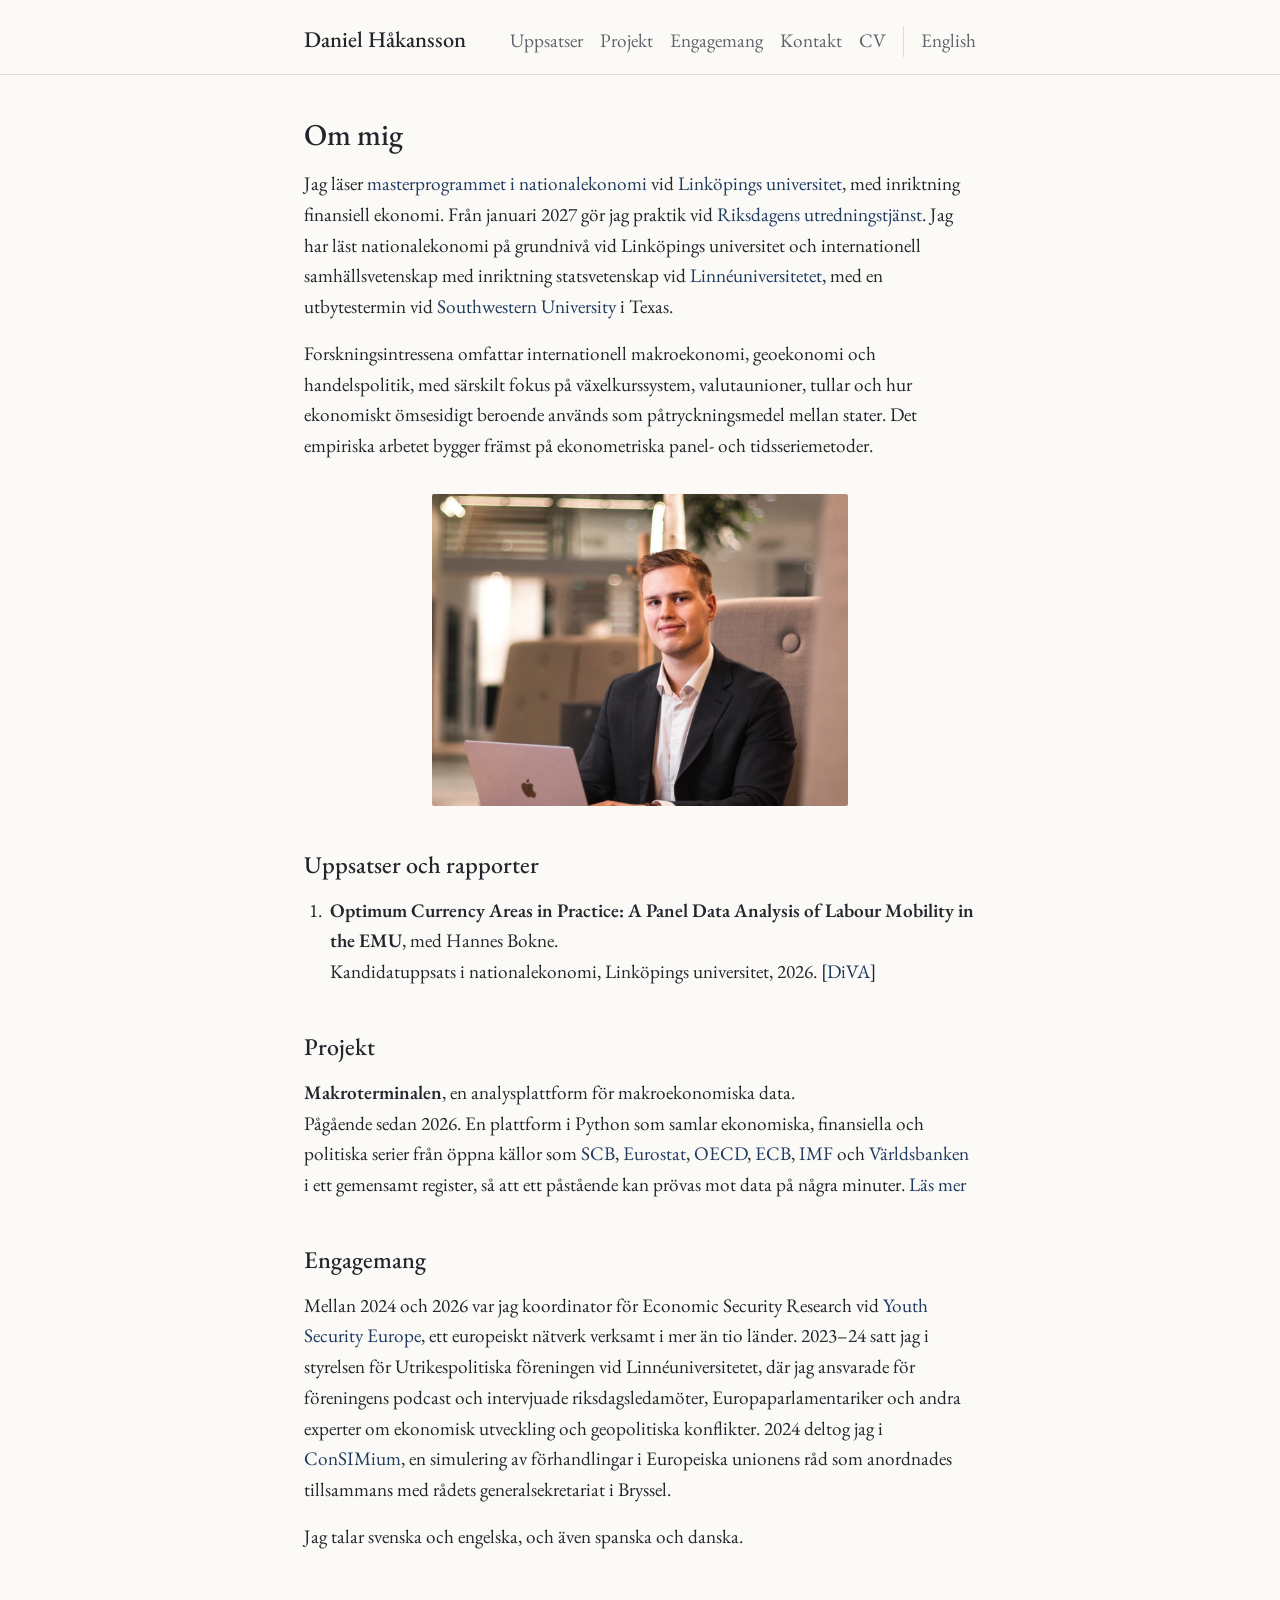
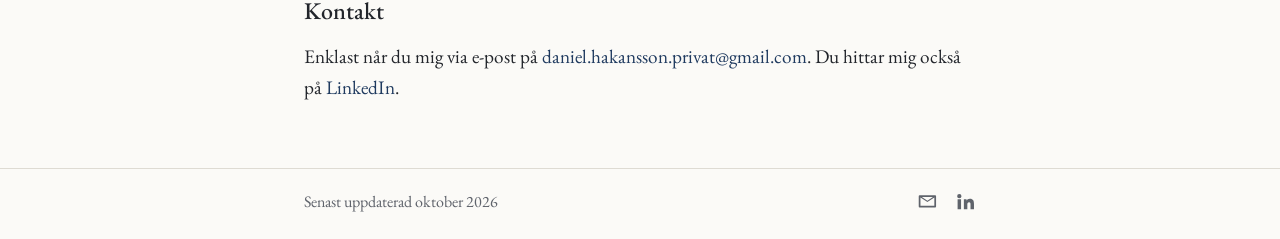
==== commit 3cf8b435: "Ta bort i R och Python ur intressestycket Co-Authored-By: Claude Opus 5.5 <noreply@anthropic.com>" ====
--- a/sv/index.html
+++ b/sv/index.html
@@ -31,7 +31,7 @@
     <section id="about">
       <h1>Om mig</h1>
       <p>Jag läser <a href="https://studieinfo.liu.se/program/F7MNA">masterprogrammet i nationalekonomi</a> vid <a href="https://liu.se">Linköpings universitet</a>, med inriktning finansiell ekonomi. Från januari 2027 gör jag praktik vid <a href="https://www.riksdagen.se">Riksdagens utredningstjänst</a>. Jag har läst nationalekonomi på grundnivå vid Linköpings universitet och internationell samhällsvetenskap med inriktning statsvetenskap vid <a href="https://lnu.se">Linnéuniversitetet</a>, med en utbytestermin vid <a href="https://www.southwestern.edu">Southwestern University</a> i Texas.</p>
-      <p>Forskningsintressena omfattar internationell makroekonomi, geoekonomi och handelspolitik, med särskilt fokus på växelkurssystem, valutaunioner, tullar och hur ekonomiskt ömsesidigt beroende används som påtryckningsmedel mellan stater. Det empiriska arbetet bygger främst på ekonometriska panel- och tidsseriemetoder i R och Python.</p>
+      <p>Forskningsintressena omfattar internationell makroekonomi, geoekonomi och handelspolitik, med särskilt fokus på växelkurssystem, valutaunioner, tullar och hur ekonomiskt ömsesidigt beroende används som påtryckningsmedel mellan stater. Det empiriska arbetet bygger främst på ekonometriska panel- och tidsseriemetoder.</p>
       <figure class="portrait">
         <img src="../images/portrait.jpg" alt="Daniel Håkansson" width="1200" height="900">
       </figure>
